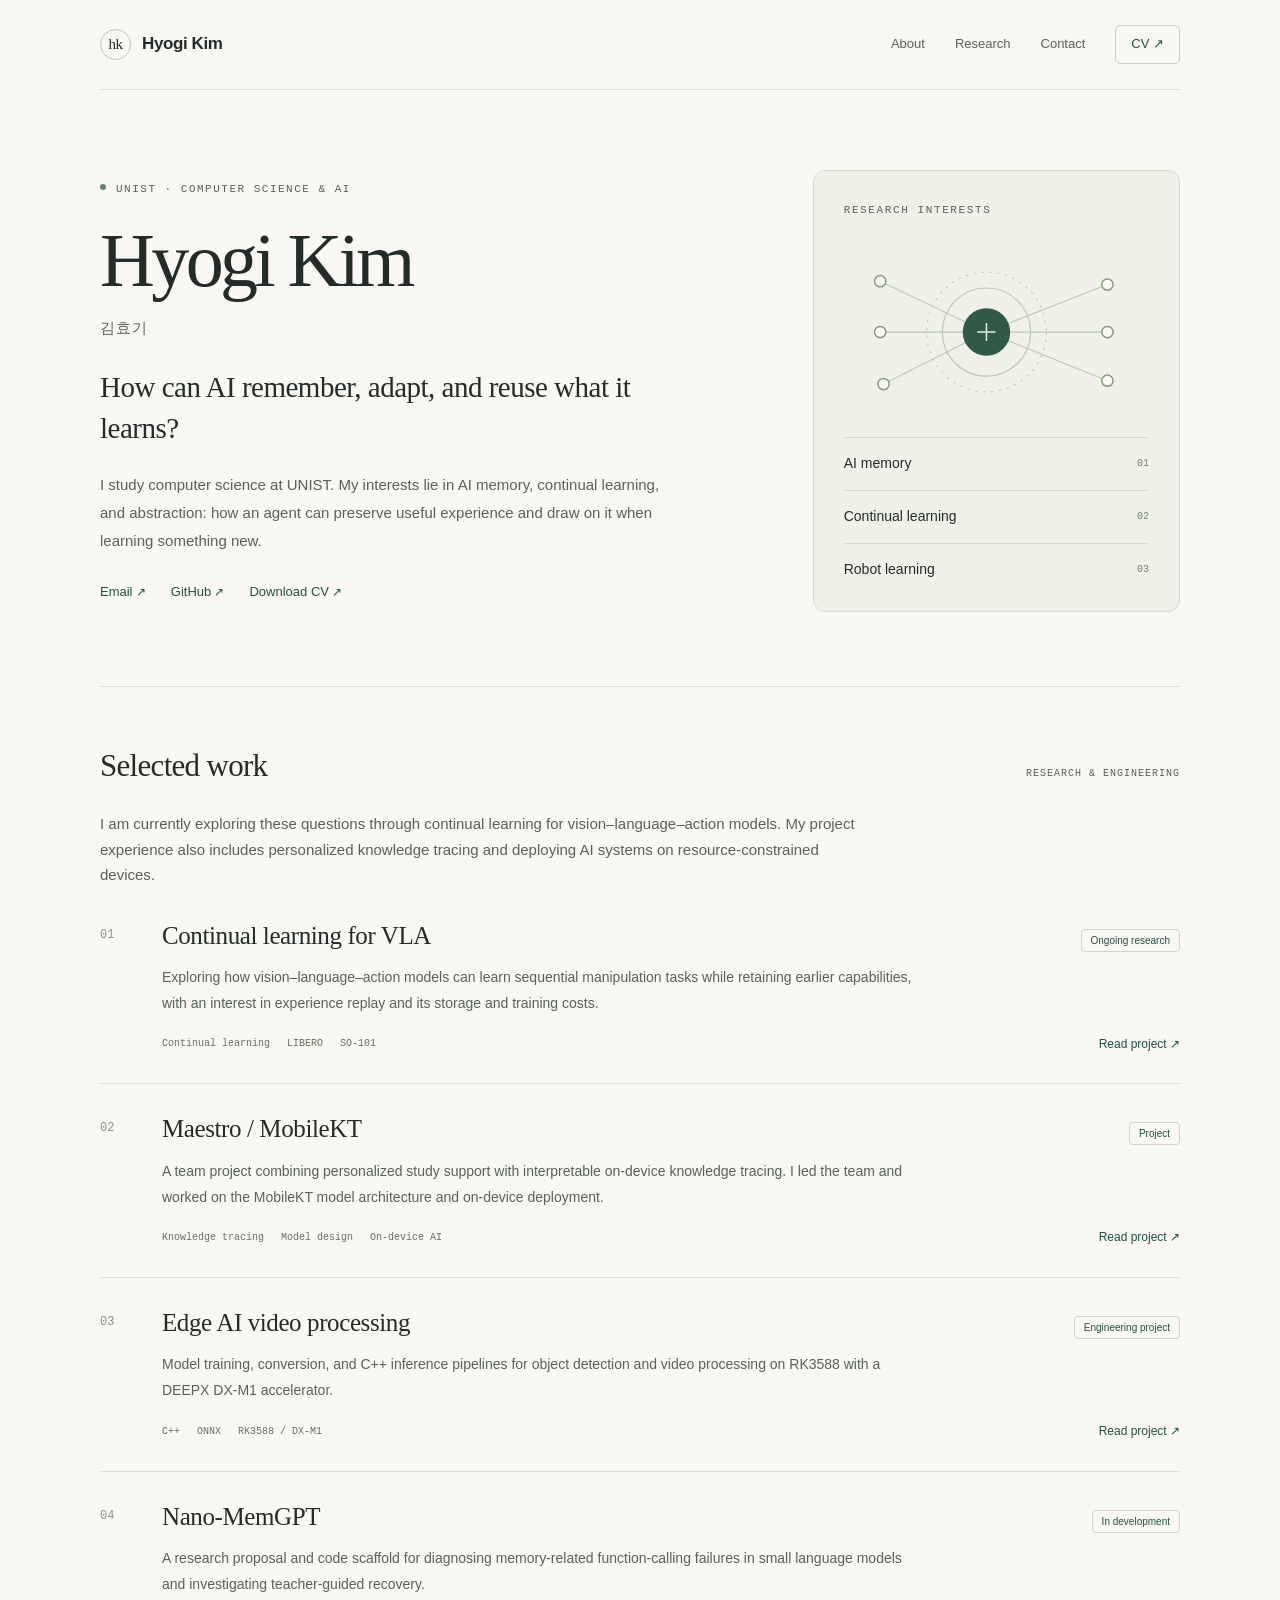
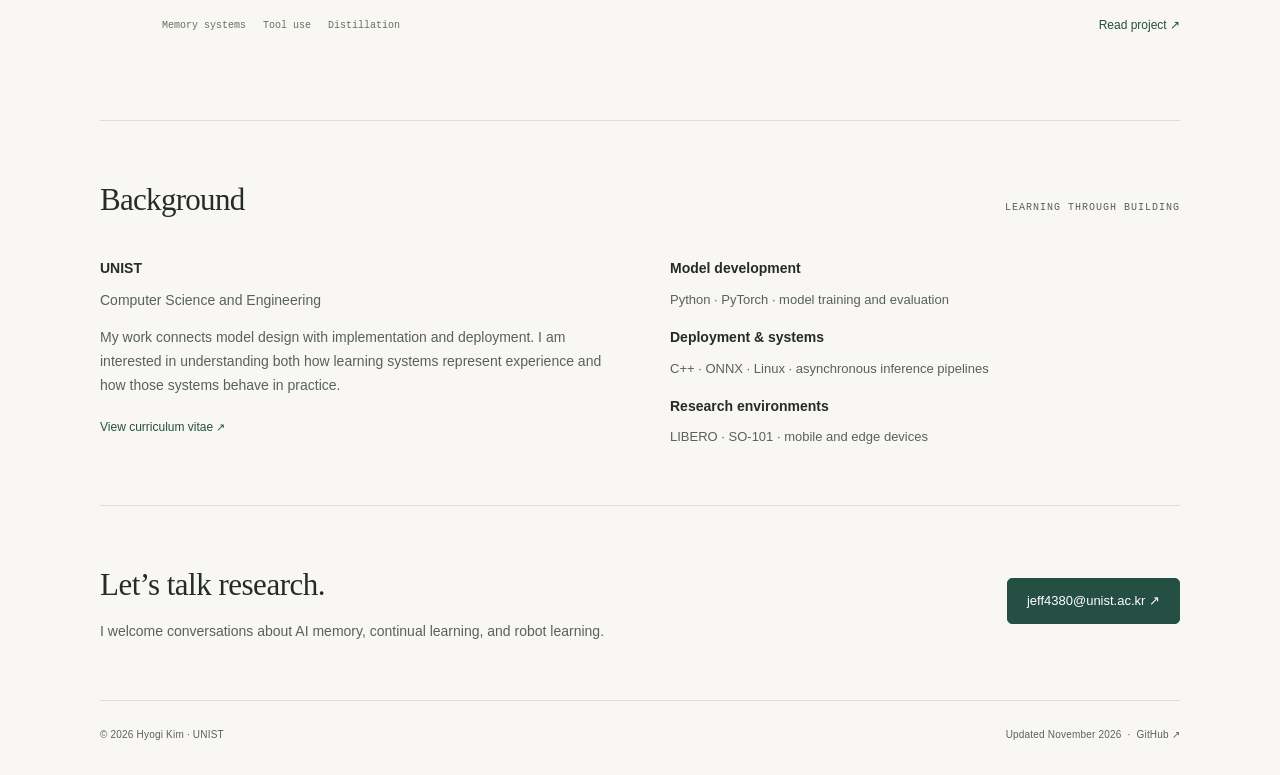
==== index.html @ bbe50d14 "Build research homepage with project pages and downloadable CV" ====
<!doctype html>
<html lang="en"><head><meta charset="utf-8"><meta name="viewport" content="width=device-width, initial-scale=1">
<title>Hyogi Kim — AI Memory &amp; Continual Learning</title><meta name="description" content="I study computer science at UNIST. My interests lie in AI memory, continual learning, and abstraction: how an agent can preserve useful experience and draw on it when learning something new.">
<meta name="theme-color" content="#f8f7f3"><link rel="canonical" href="https://hyo-ai-unist.github.io/">
<meta property="og:type" content="website"><meta property="og:title" content="Hyogi Kim — AI Memory &amp; Continual Learning"><meta property="og:description" content="I study computer science at UNIST. My interests lie in AI memory, continual learning, and abstraction: how an agent can preserve useful experience and draw on it when learning something new."><meta property="og:url" content="https://hyo-ai-unist.github.io/">
<link rel="icon" href="assets/favicon.svg" type="image/svg+xml"><link rel="stylesheet" href="assets/site.css">
</head><body><a class="skip" href="#main">Skip to content</a><div class="wrap">
<header class="nav"><a class="brand" href="./" aria-label="Hyogi Kim home"><span aria-hidden="true">hk</span>Hyogi Kim</a>
<nav class="navlinks" aria-label="Main navigation"><a href="./#about">About</a><a href="./#research">Research</a><a class="contact-nav" href="./#contact">Contact</a><a class="cvlink" href="cv.html">CV ↗</a></nav></header>
<main id="main"><section class="hero" aria-labelledby="name"><div><p class="eyebrow"><span class="dot" aria-hidden="true"></span>UNIST · Computer science & AI</p><h1 id="name">Hyogi Kim</h1><p class="korean" lang="ko">김효기</p><p class="lead">How can AI remember, adapt, and reuse what it learns?</p><p class="intro">I study computer science at UNIST. My interests lie in AI memory, continual learning, and abstraction: how an agent can preserve useful experience and draw on it when learning something new.</p><div class="hero-links"><a href="mailto:jeff4380@unist.ac.kr">Email</a><a href="https://github.com/HYO-AI-UNIST">GitHub</a><a href="assets/Hyogi_Kim_CV.pdf">Download CV</a></div></div><aside class="interest-box" aria-label="Research interests"><h2>Research interests</h2><svg class="memory-art" viewBox="0 0 270 155" aria-hidden="true" xmlns="http://www.w3.org/2000/svg"><g fill="none" stroke="#bccab1" stroke-width="1"><path d="M32 32 126 77 35 123M32 77h94m0 0 107-42m-107 42h107m-107 0 107 43"/><circle cx="126" cy="77" r="39"/><circle cx="126" cy="77" r="53" stroke-dasharray="2 5"/></g><g fill="#f8f7f3" stroke="#829a76" stroke-width="1.3"><circle cx="32" cy="32" r="5"/><circle cx="32" cy="77" r="5"/><circle cx="35" cy="123" r="5"/><circle cx="233" cy="35" r="5"/><circle cx="233" cy="77" r="5"/><circle cx="233" cy="120" r="5"/></g><circle cx="126" cy="77" r="21" fill="#315947"/><path d="M118 77h16m-8-8v16" stroke="#eff1e9" stroke-width="1.3"/></svg><div class="interest-word"><span>AI memory</span><span>01</span></div><div class="interest-word"><span>Continual learning</span><span>02</span></div><div class="interest-word"><span>Robot learning</span><span>03</span></div></aside></section><section class="section" id="research"><div class="section-heading"><h2>Selected work</h2><span class="note">Research & engineering</span></div><p class="research-intro">I am currently exploring these questions through continual learning for vision–language–action models. My project experience also includes personalized knowledge tracing and deploying AI systems on resource-constrained devices.</p><article class="project"><span class="project-num" aria-hidden="true">01</span><div><div class="project-top"><h3><a href="projects/vla-continual-learning.html">Continual learning for VLA</a></h3><span class="status">Ongoing research</span></div><p>Exploring how vision–language–action models can learn sequential manipulation tasks while retaining earlier capabilities, with an interest in experience replay and its storage and training costs.</p><div class="project-foot"><div class="tags"><span>Continual learning</span><span>LIBERO</span><span>SO-101</span></div><a class="read" href="projects/vla-continual-learning.html" aria-label="Read about Continual learning for VLA">Read project <span aria-hidden="true">↗</span></a></div></div></article>
<article class="project"><span class="project-num" aria-hidden="true">02</span><div><div class="project-top"><h3><a href="projects/maestro.html">Maestro / MobileKT</a></h3><span class="status">Project</span></div><p>A team project combining personalized study support with interpretable on-device knowledge tracing. I led the team and worked on the MobileKT model architecture and on-device deployment.</p><div class="project-foot"><div class="tags"><span>Knowledge tracing</span><span>Model design</span><span>On-device AI</span></div><a class="read" href="projects/maestro.html" aria-label="Read about Maestro / MobileKT">Read project <span aria-hidden="true">↗</span></a></div></div></article>
<article class="project"><span class="project-num" aria-hidden="true">03</span><div><div class="project-top"><h3><a href="projects/edge-ai.html">Edge AI video processing</a></h3><span class="status">Engineering project</span></div><p>Model training, conversion, and C++ inference pipelines for object detection and video processing on RK3588 with a DEEPX DX-M1 accelerator.</p><div class="project-foot"><div class="tags"><span>C++</span><span>ONNX</span><span>RK3588 / DX-M1</span></div><a class="read" href="projects/edge-ai.html" aria-label="Read about Edge AI video processing">Read project <span aria-hidden="true">↗</span></a></div></div></article>
<article class="project"><span class="project-num" aria-hidden="true">04</span><div><div class="project-top"><h3><a href="projects/nano-memgpt.html">Nano-MemGPT</a></h3><span class="status">In development</span></div><p>A research proposal and code scaffold for diagnosing memory-related function-calling failures in small language models and investigating teacher-guided recovery.</p><div class="project-foot"><div class="tags"><span>Memory systems</span><span>Tool use</span><span>Distillation</span></div><a class="read" href="projects/nano-memgpt.html" aria-label="Read about Nano-MemGPT">Read project <span aria-hidden="true">↗</span></a></div></div></article></section><section class="section" id="about"><div class="section-heading"><h2>Background</h2><span class="note">Learning through building</span></div><div class="about-grid"><div><h3>UNIST</h3><p>Computer Science and Engineering</p><p>My work connects model design with implementation and deployment. I am interested in understanding both how learning systems represent experience and how those systems behave in practice.</p><a class="read arrow" href="cv.html">View curriculum vitae</a></div><div><div class="skill"><h3>Model development</h3><p>Python · PyTorch · model training and evaluation</p></div><div class="skill"><h3>Deployment &amp; systems</h3><p>C++ · ONNX · Linux · asynchronous inference pipelines</p></div><div class="skill"><h3>Research environments</h3><p>LIBERO · SO-101 · mobile and edge devices</p></div></div></div></section><section class="section contact" id="contact"><div><h2>Let’s talk research.</h2><p>I welcome conversations about AI memory, continual learning, and robot learning.</p></div><a class="button" href="mailto:jeff4380@unist.ac.kr">jeff4380@unist.ac.kr <span aria-hidden="true">↗</span></a></section></main>
<footer class="footer"><span>© 2026 Hyogi Kim · UNIST</span><span>Updated November 2026 &nbsp;·&nbsp; <a href="https://github.com/HYO-AI-UNIST">GitHub ↗</a></span></footer>
</div></body></html>
---- assets/site.css ----
@charset "UTF-8";
:root{--paper:#f8f7f3;--ink:#242c29;--muted:#58615c;--line:#dddfd5;--accent:#254f43;--soft:#edf0e7;--white:#fdfcf9;--serif:Georgia,'Times New Roman',serif;--sans:-apple-system,BlinkMacSystemFont,'Segoe UI',Arial,sans-serif;--mono:'SFMono-Regular',Consolas,monospace}
*{box-sizing:border-box}html{scroll-behavior:smooth;scroll-padding-top:90px}body{margin:0;background:var(--paper);color:var(--ink);font-family:var(--sans);font-size:16px;line-height:1.7;-webkit-font-smoothing:antialiased}a{color:var(--accent);text-decoration-thickness:1px;text-underline-offset:4px}a:hover{color:#102f26}a:focus-visible,button:focus-visible{outline:3px solid #9a6a33;outline-offset:5px}button{font:inherit}::selection{background:#d7e3cc}.wrap{width:min(1080px,calc(100% - 80px));margin:auto}.skip{position:absolute;top:-100px;left:16px;padding:10px;background:white;z-index:9}.skip:focus{top:8px}.nav{display:flex;justify-content:space-between;align-items:center;gap:24px;border-bottom:1px solid var(--line);min-height:90px}.brand{font-size:17px;font-weight:650;text-decoration:none;color:var(--ink);letter-spacing:-.4px}.brand span{display:inline-grid;place-items:center;width:31px;height:31px;border:1px solid #bfc9ba;border-radius:50%;font-family:var(--serif);font-size:15px;margin-right:11px;font-weight:400}.navlinks{display:flex;gap:30px;align-items:center;font-size:13px}.navlinks a{text-decoration:none;color:var(--muted)}.navlinks a:hover,.navlinks a[aria-current=page]{color:var(--accent)}.navlinks .cvlink{border:1px solid #c8cec1;padding:7px 15px;border-radius:5px;color:var(--accent)}.eyebrow{font-family:var(--mono);font-size:11px;letter-spacing:1.5px;text-transform:uppercase;color:var(--muted);margin:0 0 22px}.eyebrow .dot{display:inline-block;height:6px;width:6px;border-radius:50%;background:#658269;margin:0 10px 2px 0}.hero{padding:80px 0 74px;display:grid;grid-template-columns:minmax(0,1.4fr) minmax(270px,.8fr);gap:70px;align-items:center}.hero h1{font-family:var(--serif);font-size:76px;letter-spacing:-3.6px;line-height:1.06;font-weight:400;margin:0 0 10px}.korean{font-size:15px;font-weight:400;color:var(--muted);margin:14px 0 27px;letter-spacing:1px}.lead{font-family:var(--serif);font-size:29px;line-height:1.4;letter-spacing:-.5px;max-width:570px;margin:0 0 23px}.intro{color:var(--muted);max-width:575px;font-size:15px;line-height:1.85}.hero-links{display:flex;flex-wrap:wrap;gap:12px 25px;margin-top:26px;font-size:13px}.hero-links a{text-decoration:none}.hero-links a:after,.arrow:after{content:' ↗';font-size:.9em}.interest-box{border:1px solid #d4dbcd;border-radius:12px;background:#eff1e9;padding:30px;position:relative}.interest-box h2{font-size:11px;letter-spacing:1.6px;font-family:var(--mono);font-weight:400;color:var(--muted);text-transform:uppercase;margin:0}.memory-art{width:100%;height:auto;margin:25px 0 17px;display:block}.interest-word{display:flex;justify-content:space-between;align-items:center;border-top:1px solid #d5ddce;padding:14px 0 0;margin-top:14px;font-size:14px}.interest-word span:last-child{font-family:var(--mono);font-size:10px;color:#73806e}.section{border-top:1px solid var(--line);padding:53px 0 56px}.section-heading{display:flex;align-items:baseline;justify-content:space-between;gap:20px;margin-bottom:30px}.section-heading h2{font-family:var(--serif);font-size:31px;font-weight:400;letter-spacing:-.7px;margin:0}.section-heading .note{font-family:var(--mono);font-size:10px;color:var(--muted);letter-spacing:1px;text-transform:uppercase}.research-intro{max-width:760px;color:var(--muted);margin:-12px 0 32px;font-size:15px}.project{display:grid;grid-template-columns:46px 1fr;gap:16px;padding:29px 0;border-top:1px solid var(--line)}.project:first-of-type{border-top:0;padding-top:0}.project-num{font-family:var(--mono);font-size:12px;color:#8a9487;padding-top:5px}.project-top{display:flex;gap:15px;justify-content:space-between;align-items:baseline}.project h3{font-family:var(--serif);font-size:25px;font-weight:400;letter-spacing:-.4px;line-height:1.3;margin:0}.project h3 a{text-decoration:none;color:var(--ink)}.status{font-size:10px;color:var(--accent);padding:4px 9px;border:1px solid #cdd6c7;border-radius:4px;white-space:nowrap;line-height:1.3}.project p{font-size:14px;line-height:1.85;color:var(--muted);max-width:760px;margin:13px 0}.project-foot{display:flex;justify-content:space-between;align-items:center;gap:16px;margin-top:17px}.tags{display:flex;flex-wrap:wrap;gap:7px 17px;font-size:10px;font-family:var(--mono);color:#63715e}.read{font-size:12px;white-space:nowrap;text-decoration:none}.about-grid{display:grid;grid-template-columns:1fr 1fr;gap:60px}.about-grid h3{font-size:14px;margin:0 0 8px;font-weight:600}.about-grid p{font-size:14px;color:var(--muted);margin-top:0}.skill{padding:0 0 15px}.skill:last-child{padding-bottom:0}.skill p{margin-bottom:0;font-size:13px}.contact{display:flex;align-items:center;justify-content:space-between;gap:35px}.contact h2{font-family:var(--serif);font-size:31px;letter-spacing:-.5px;font-weight:400;margin:0 0 9px}.contact p{font-size:14px;color:var(--muted);margin:0;max-width:540px}.button{display:inline-block;border:1px solid var(--accent);border-radius:5px;padding:11px 19px;text-decoration:none;font-size:13px;white-space:nowrap;background:var(--accent);color:white;cursor:pointer}.button:hover{background:#183c30;color:white}.button.secondary{background:transparent;color:var(--accent)}.footer{display:flex;justify-content:space-between;gap:20px;border-top:1px solid var(--line);padding:25px 0 32px;font-size:10px;letter-spacing:.2px;color:var(--muted)}.footer a{color:var(--muted);text-decoration:none}.detail{max-width:800px;margin:0 auto;padding:49px 0 70px}.back{font-size:12px;text-decoration:none;display:inline-block;margin-bottom:43px}.detail h1{font-family:var(--serif);font-size:49px;font-weight:400;letter-spacing:-1.6px;line-height:1.16;margin:16px 0}.detail .subtitle{font-size:18px;color:var(--muted);margin:0 0 24px}.detail .role{font-size:13px;padding:16px 0;border-top:1px solid var(--line);border-bottom:1px solid var(--line);margin-top:28px;color:var(--muted)}.detail .question{font-family:var(--serif);font-size:25px;line-height:1.5;border-left:2px solid #9baa91;padding-left:23px;margin:34px 0 40px}.detail section{margin:34px 0}.detail h2{font-size:16px;font-weight:600;margin:0 0 10px}.detail p,.detail li{font-size:15px;color:var(--muted);line-height:1.9}.detail ul{padding-left:20px}.detail .button{margin:8px 0 0}.cv-header{display:flex;justify-content:space-between;gap:20px;align-items:flex-start}.cv-header h1{margin-top:0}.cv-actions{display:flex;gap:10px;margin-top:10px;flex-wrap:wrap}.cv-section{margin:30px 0}.cv-section h2{border-bottom:1px solid var(--line);padding-bottom:8px}.cv-entry{margin:23px 0}.cv-entry h3{font-size:15px;margin-bottom:3px}.cv-entry .small{font-size:12px;margin:0;color:var(--muted)}.cv-entry ul{margin-top:8px}.cv-entry li{font-size:13px}.print-only{display:none}.error-page{text-align:center;padding:100px 0}
@media(min-width:1400px){.hero{padding-top:95px;padding-bottom:90px}}
@media(max-width:800px){.wrap{width:calc(100% - 44px)}.hero{grid-template-columns:1fr;gap:36px;padding:49px 0}.hero h1{font-size:63px}.hero .intro{max-width:620px}.interest-box{padding:20px 24px}.memory-art{max-width:220px;margin:18px auto}.interest-word{display:inline-flex;width:calc(33.333% - 13px);margin-right:13px;font-size:12px;gap:5px}.interest-word span:last-child{display:none}.interest-word:last-child{margin-right:0}.about-grid{gap:35px}.navlinks{gap:18px}.detail h1{font-size:42px}}
@media(max-width:540px){.wrap{width:calc(100% - 36px)}.nav{min-height:75px;gap:12px}.brand{font-size:14px}.brand span{display:none}.navlinks{gap:15px;font-size:12px}.navlinks .cvlink{padding:5px 9px}.navlinks .contact-nav{display:none}.hero{padding:42px 0}.hero h1{font-size:56px;letter-spacing:-2.5px}.lead{font-size:26px}.eyebrow{font-size:10px;letter-spacing:1px}.intro{font-size:14px}.interest-box{padding:21px}.interest-word{font-size:11px}.section{padding:37px 0}.section-heading{margin-bottom:25px}.section-heading h2{font-size:28px}.section-heading .note{font-size:9px}.project{grid-template-columns:24px 1fr;gap:9px;padding:25px 0}.project h3{font-size:23px}.project-top{display:block}.status{display:inline-block;margin-top:11px}.project p{font-size:13px}.project-foot{display:block}.read{display:inline-block;margin-top:15px}.tags{font-size:9px;gap:7px 12px}.about-grid{grid-template-columns:1fr;gap:20px}.contact{display:block}.contact .button{margin-top:22px}.footer{font-size:9px;flex-wrap:wrap;gap:7px}.detail{padding-top:30px}.back{margin-bottom:25px}.detail h1{font-size:37px;letter-spacing:-1px}.detail .subtitle{font-size:16px}.detail .question{font-size:23px}.cv-header{display:block}.cv-actions{margin:20px 0 30px}}
@media(prefers-reduced-motion:reduce){html{scroll-behavior:auto}*{animation:none!important;transition:none!important}}
@media print{@page{size:A4;margin:16mm}body{background:white;color:#111;font-size:11px}.wrap{width:100%}.nav,.footer,.skip,.back,.cv-actions,.no-print{display:none!important}.detail{padding:0;max-width:none}.detail h1{font-size:32px}.detail h2{font-size:13px}.detail p,.detail li{font-size:10px;line-height:1.45}.cv-section{margin:15px 0}.cv-entry{margin:13px 0}.cv-entry h3{font-size:11px}.cv-entry .small{font-size:9px}.cv-entry ul{padding-left:15px;margin-top:4px}.cv-entry li{font-size:10px}.detail section{margin:17px 0}.cv-entry,.cv-section h2{break-inside:avoid}.print-only{display:block}a{color:#111;text-decoration:none}.cv-header .subtitle{font-size:11px;margin-bottom:5px}}
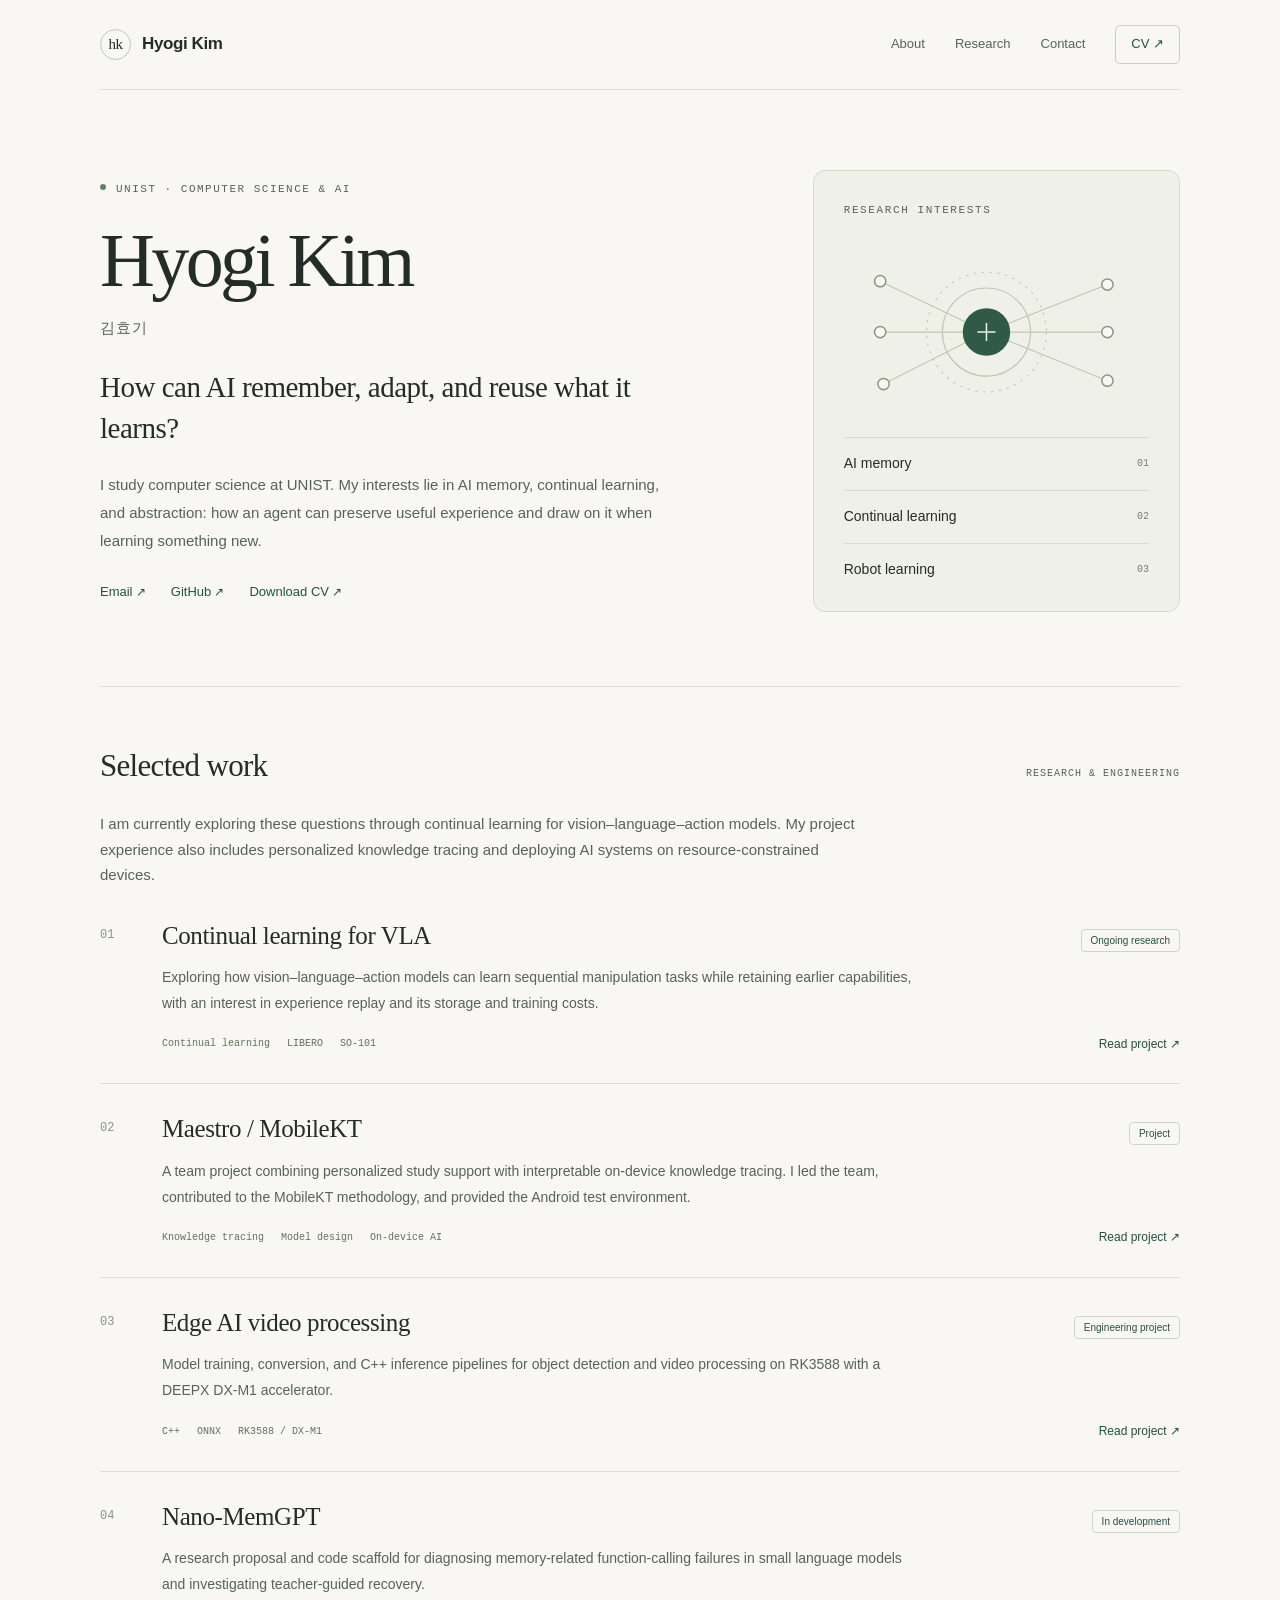
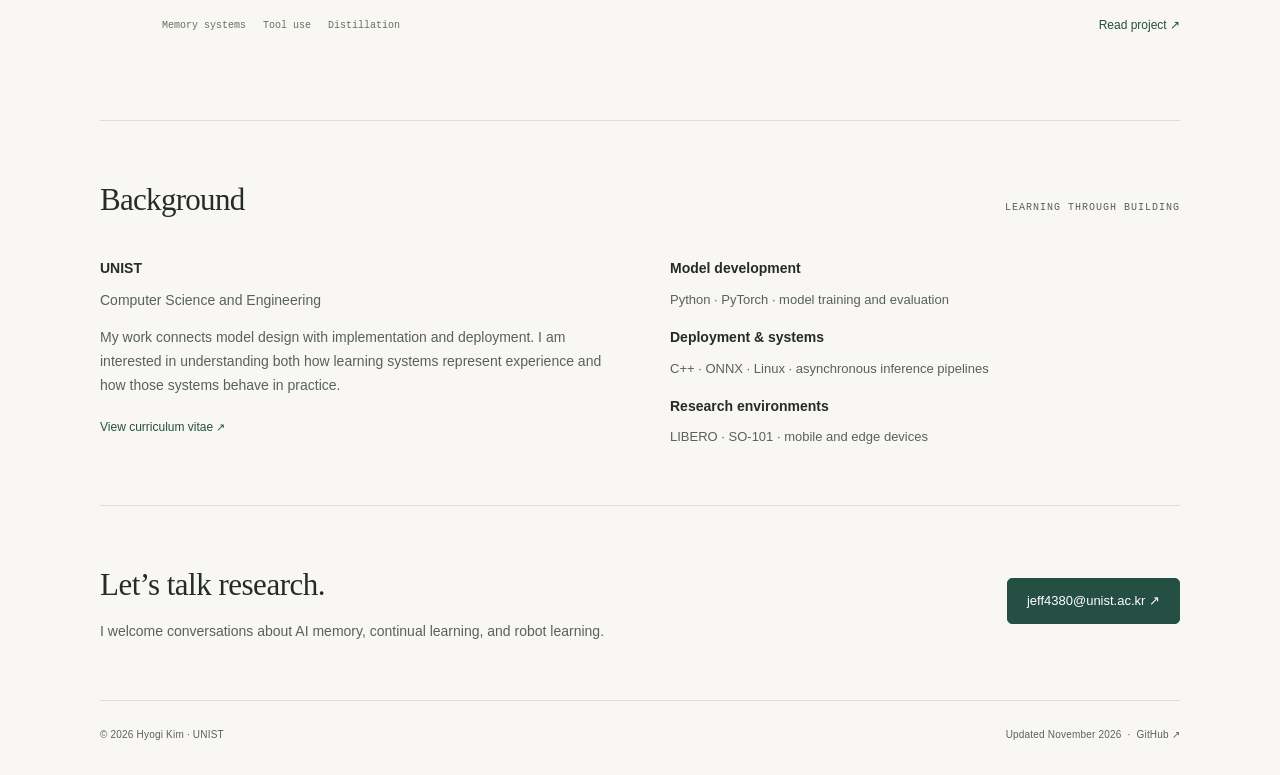
==== commit cb6f9f0d: "Correct Maestro contribution on homepage and project detail only Clarify MobileKT methodology and An" ====
--- a/index.html
+++ b/index.html
@@ -8,7 +8,7 @@
 <header class="nav"><a class="brand" href="./" aria-label="Hyogi Kim home"><span aria-hidden="true">hk</span>Hyogi Kim</a>
 <nav class="navlinks" aria-label="Main navigation"><a href="./#about">About</a><a href="./#research">Research</a><a class="contact-nav" href="./#contact">Contact</a><a class="cvlink" href="cv.html">CV ↗</a></nav></header>
 <main id="main"><section class="hero" aria-labelledby="name"><div><p class="eyebrow"><span class="dot" aria-hidden="true"></span>UNIST · Computer science & AI</p><h1 id="name">Hyogi Kim</h1><p class="korean" lang="ko">김효기</p><p class="lead">How can AI remember, adapt, and reuse what it learns?</p><p class="intro">I study computer science at UNIST. My interests lie in AI memory, continual learning, and abstraction: how an agent can preserve useful experience and draw on it when learning something new.</p><div class="hero-links"><a href="mailto:jeff4380@unist.ac.kr">Email</a><a href="https://github.com/HYO-AI-UNIST">GitHub</a><a href="assets/Hyogi_Kim_CV.pdf">Download CV</a></div></div><aside class="interest-box" aria-label="Research interests"><h2>Research interests</h2><svg class="memory-art" viewBox="0 0 270 155" aria-hidden="true" xmlns="http://www.w3.org/2000/svg"><g fill="none" stroke="#bccab1" stroke-width="1"><path d="M32 32 126 77 35 123M32 77h94m0 0 107-42m-107 42h107m-107 0 107 43"/><circle cx="126" cy="77" r="39"/><circle cx="126" cy="77" r="53" stroke-dasharray="2 5"/></g><g fill="#f8f7f3" stroke="#829a76" stroke-width="1.3"><circle cx="32" cy="32" r="5"/><circle cx="32" cy="77" r="5"/><circle cx="35" cy="123" r="5"/><circle cx="233" cy="35" r="5"/><circle cx="233" cy="77" r="5"/><circle cx="233" cy="120" r="5"/></g><circle cx="126" cy="77" r="21" fill="#315947"/><path d="M118 77h16m-8-8v16" stroke="#eff1e9" stroke-width="1.3"/></svg><div class="interest-word"><span>AI memory</span><span>01</span></div><div class="interest-word"><span>Continual learning</span><span>02</span></div><div class="interest-word"><span>Robot learning</span><span>03</span></div></aside></section><section class="section" id="research"><div class="section-heading"><h2>Selected work</h2><span class="note">Research & engineering</span></div><p class="research-intro">I am currently exploring these questions through continual learning for vision–language–action models. My project experience also includes personalized knowledge tracing and deploying AI systems on resource-constrained devices.</p><article class="project"><span class="project-num" aria-hidden="true">01</span><div><div class="project-top"><h3><a href="projects/vla-continual-learning.html">Continual learning for VLA</a></h3><span class="status">Ongoing research</span></div><p>Exploring how vision–language–action models can learn sequential manipulation tasks while retaining earlier capabilities, with an interest in experience replay and its storage and training costs.</p><div class="project-foot"><div class="tags"><span>Continual learning</span><span>LIBERO</span><span>SO-101</span></div><a class="read" href="projects/vla-continual-learning.html" aria-label="Read about Continual learning for VLA">Read project <span aria-hidden="true">↗</span></a></div></div></article>
-<article class="project"><span class="project-num" aria-hidden="true">02</span><div><div class="project-top"><h3><a href="projects/maestro.html">Maestro / MobileKT</a></h3><span class="status">Project</span></div><p>A team project combining personalized study support with interpretable on-device knowledge tracing. I led the team and worked on the MobileKT model architecture and on-device deployment.</p><div class="project-foot"><div class="tags"><span>Knowledge tracing</span><span>Model design</span><span>On-device AI</span></div><a class="read" href="projects/maestro.html" aria-label="Read about Maestro / MobileKT">Read project <span aria-hidden="true">↗</span></a></div></div></article>
+<article class="project"><span class="project-num" aria-hidden="true">02</span><div><div class="project-top"><h3><a href="projects/maestro.html">Maestro / MobileKT</a></h3><span class="status">Project</span></div><p>A team project combining personalized study support with interpretable on-device knowledge tracing. I led the team, contributed to the MobileKT methodology, and provided the Android test environment.</p><div class="project-foot"><div class="tags"><span>Knowledge tracing</span><span>Model design</span><span>On-device AI</span></div><a class="read" href="projects/maestro.html" aria-label="Read about Maestro / MobileKT">Read project <span aria-hidden="true">↗</span></a></div></div></article>
 <article class="project"><span class="project-num" aria-hidden="true">03</span><div><div class="project-top"><h3><a href="projects/edge-ai.html">Edge AI video processing</a></h3><span class="status">Engineering project</span></div><p>Model training, conversion, and C++ inference pipelines for object detection and video processing on RK3588 with a DEEPX DX-M1 accelerator.</p><div class="project-foot"><div class="tags"><span>C++</span><span>ONNX</span><span>RK3588 / DX-M1</span></div><a class="read" href="projects/edge-ai.html" aria-label="Read about Edge AI video processing">Read project <span aria-hidden="true">↗</span></a></div></div></article>
 <article class="project"><span class="project-num" aria-hidden="true">04</span><div><div class="project-top"><h3><a href="projects/nano-memgpt.html">Nano-MemGPT</a></h3><span class="status">In development</span></div><p>A research proposal and code scaffold for diagnosing memory-related function-calling failures in small language models and investigating teacher-guided recovery.</p><div class="project-foot"><div class="tags"><span>Memory systems</span><span>Tool use</span><span>Distillation</span></div><a class="read" href="projects/nano-memgpt.html" aria-label="Read about Nano-MemGPT">Read project <span aria-hidden="true">↗</span></a></div></div></article></section><section class="section" id="about"><div class="section-heading"><h2>Background</h2><span class="note">Learning through building</span></div><div class="about-grid"><div><h3>UNIST</h3><p>Computer Science and Engineering</p><p>My work connects model design with implementation and deployment. I am interested in understanding both how learning systems represent experience and how those systems behave in practice.</p><a class="read arrow" href="cv.html">View curriculum vitae</a></div><div><div class="skill"><h3>Model development</h3><p>Python · PyTorch · model training and evaluation</p></div><div class="skill"><h3>Deployment &amp; systems</h3><p>C++ · ONNX · Linux · asynchronous inference pipelines</p></div><div class="skill"><h3>Research environments</h3><p>LIBERO · SO-101 · mobile and edge devices</p></div></div></div></section><section class="section contact" id="contact"><div><h2>Let’s talk research.</h2><p>I welcome conversations about AI memory, continual learning, and robot learning.</p></div><a class="button" href="mailto:jeff4380@unist.ac.kr">jeff4380@unist.ac.kr <span aria-hidden="true">↗</span></a></section></main>
 <footer class="footer"><span>© 2026 Hyogi Kim · UNIST</span><span>Updated November 2026 &nbsp;·&nbsp; <a href="https://github.com/HYO-AI-UNIST">GitHub ↗</a></span></footer>
